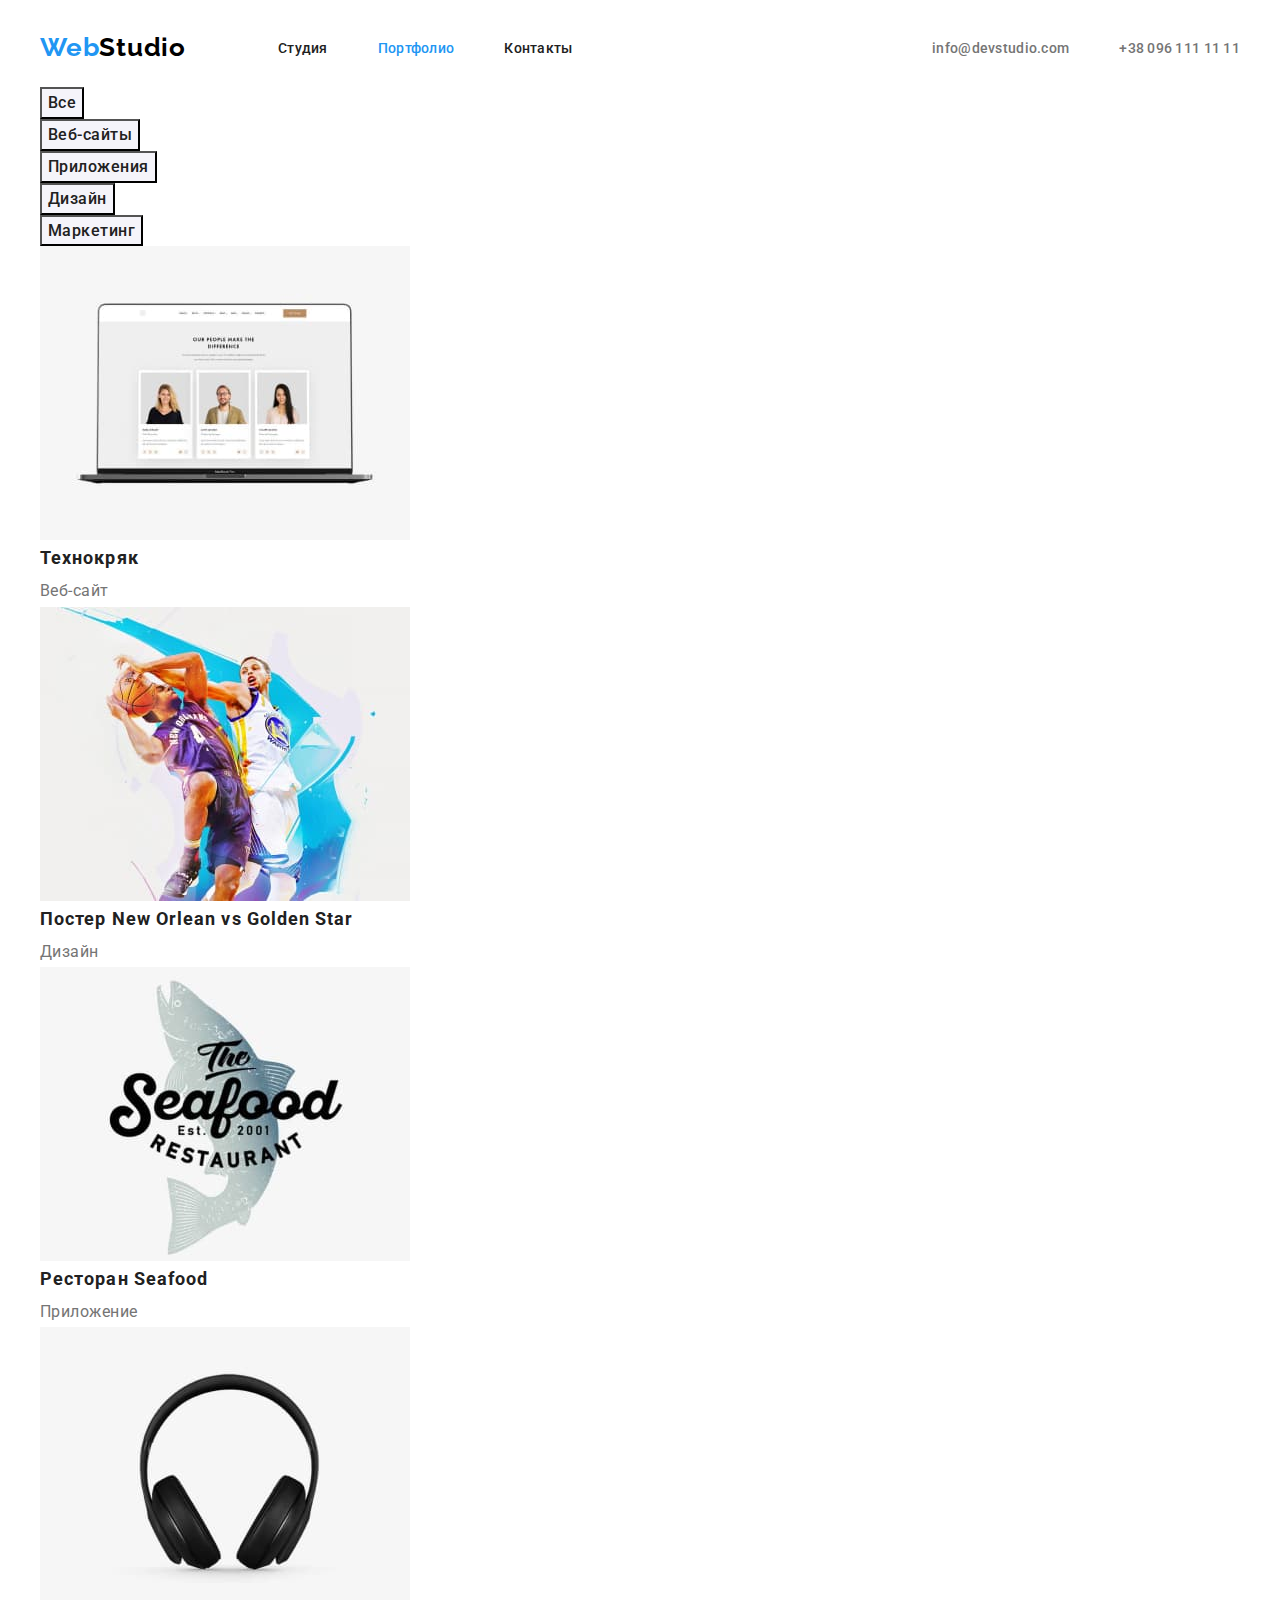
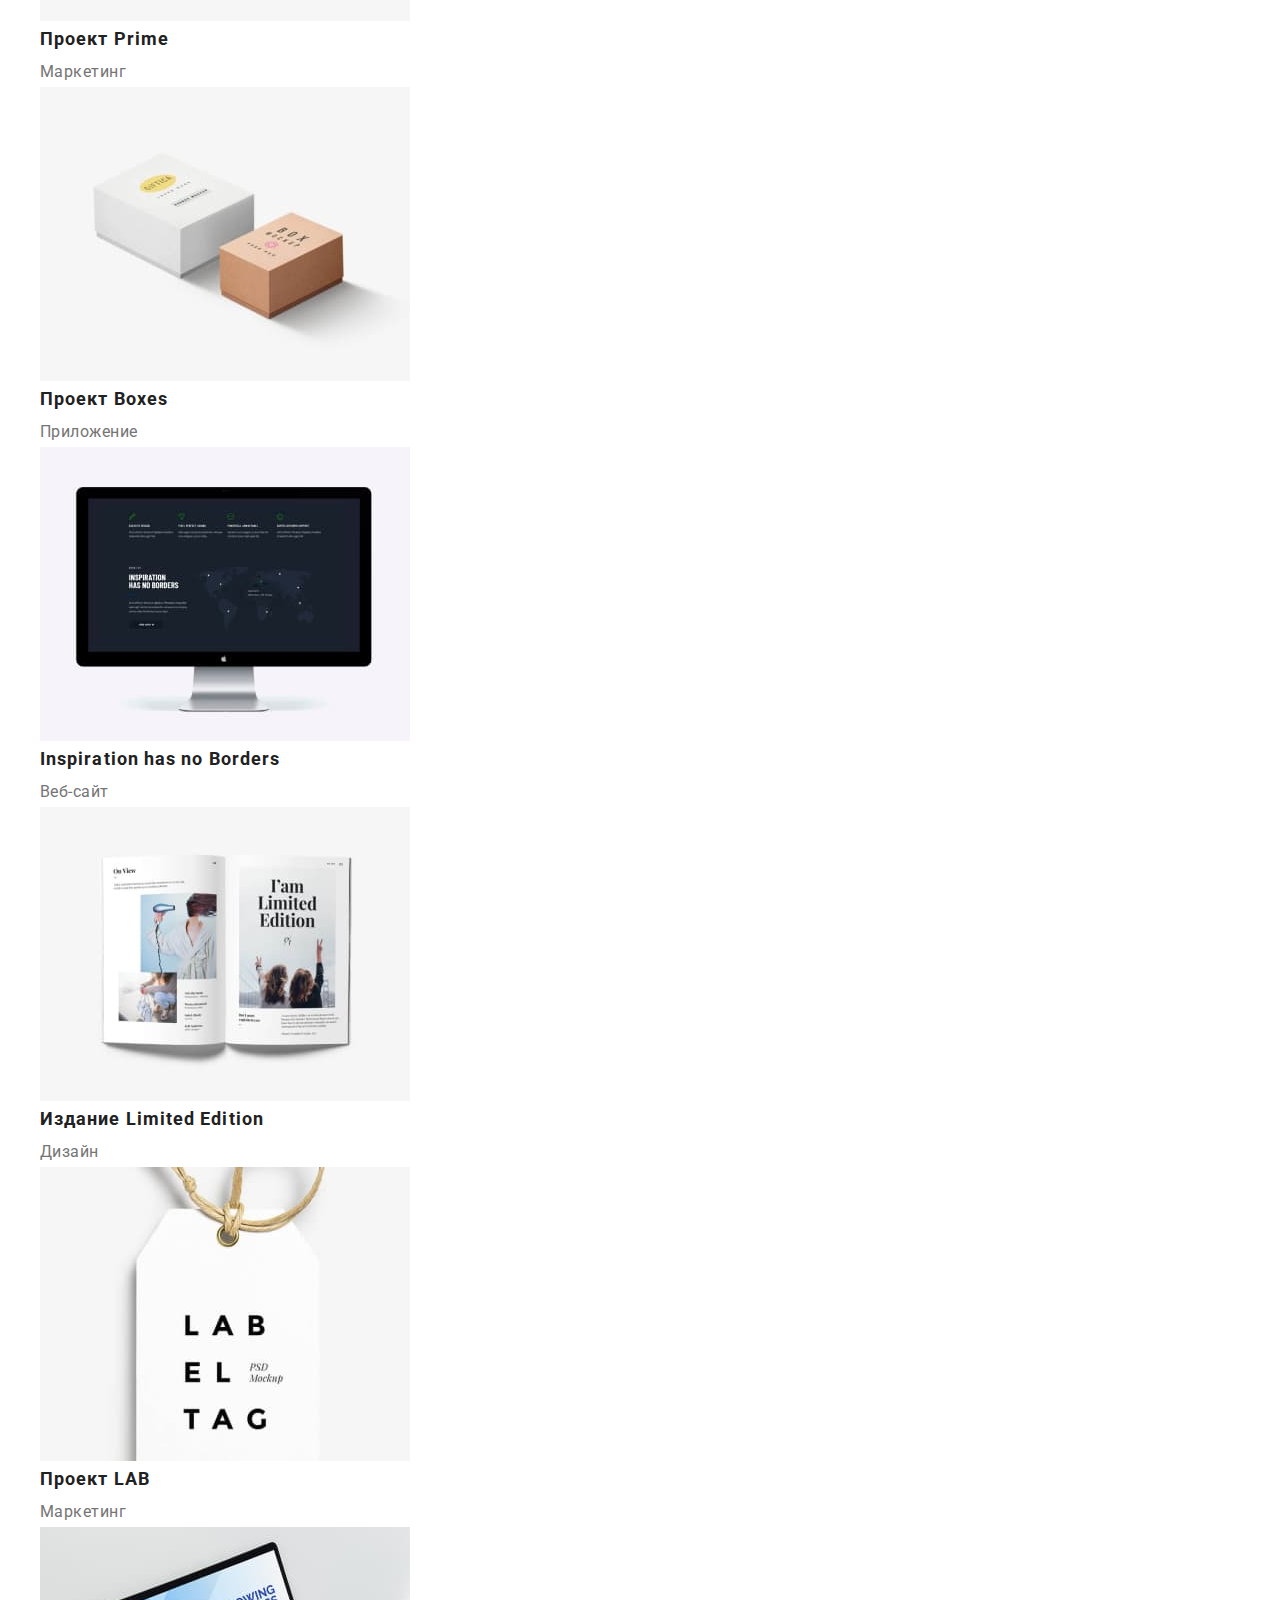
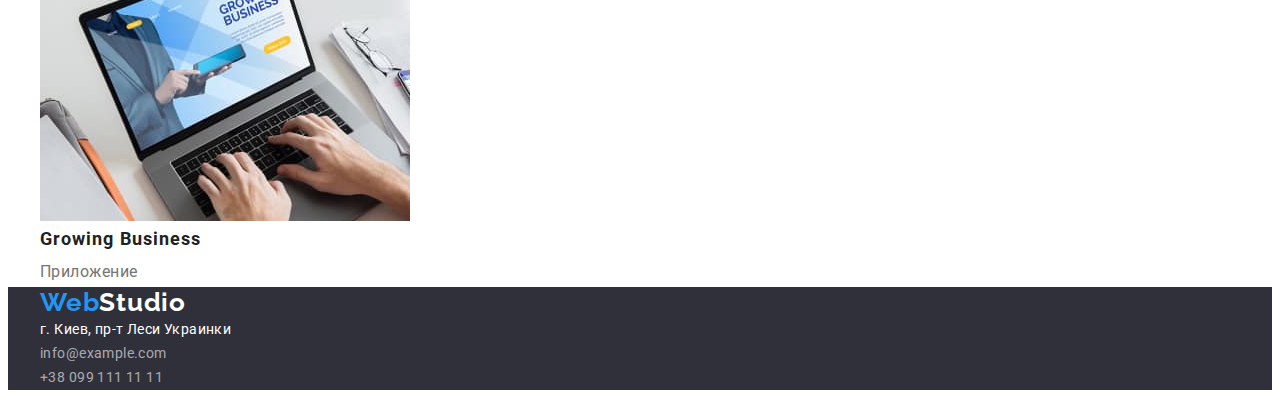
==== portfolio.html @ 6f6a06db "Добавляет геометрию" ====
<!DOCTYPE html>
<html lang="ru">

<head>
    <meta charset="UTF-8">
    <meta http-equiv="X-UA-Compatible" content="IE=edge">
    <meta name="viewport" content="width=device-width, initial-scale=1.0">
    <title>Document</title>
    <link rel="preconnect" href="https://fonts.googleapis.com">
    <link rel="preconnect" href="https://fonts.gstatic.com" crossorigin>
    <link href="https://fonts.googleapis.com/css2?family=Raleway:wght@700&family=Roboto:wght@400;500;700;900&display=swap" rel="stylesheet">
    <link rel="stylesheet" href="https://cdnjs.cloudflare.com/ajax/libs/modern-normalize/1.1.0/modern-normalize.min.css"
        integrity="sha512-wpPYUAdjBVSE4KJnH1VR1HeZfpl1ub8YT/NKx4PuQ5NmX2tKuGu6U/JRp5y+Y8XG2tV+wKQpNHVUX03MfMFn9Q=="
        crossorigin="anonymous" referrerpolicy="no-referrer" />
    <link rel="stylesheet" href="./css/styles.css">
</head>

<body>
    <header class="header">
        <div class="container header-container">
            <nav class="navigation">
                <a class=" logo link" href="index.html" lang="en"><span class="header-logo">Web</span>Studio</a>
                <ul class="nav-list list">
                    <li class="nav-list-item">
                        <a class=" nav-list-link link" href="index.html">Студия</a>
                    </li>
                    <li class="nav-list-item">
                        <a class=" nav-list-link link active" href="portfolio.html">Портфолио</a>
                    </li>
                    <li class="nav-list-item">
                    <a class=" nav-list-link link" href="/">Контакты</a>
                    </li>
                </ul>
            </nav>
            <div class="contact-list">
                <ul class="contacts list">
                    <li>
                        <a class="contact-mail link" href="mailto:info@devstudio.com">info@devstudio.com</a>
                    </li>
                    <li>
                        <a class="contact-number link" href="tel:+380961111111">+38 096 111 11 11</a>
                    </li>
                </ul>
            </div>
        </div>
    </header>

    <main>
        <section class="portfolio">
        <div class="container">
        <h1 hidden >Портфолио</h1>
        <ul class="list">
            <li>
                <button class="btn-list" type="button">Все</button>
            </li>
            <li>
                <button class="btn-list" type="button">Веб-сайты</button>
            </li>
            <li>
                <button class="btn-list" type="button">Приложения</button>
            </li>
            <li>
                <button class="btn-list" type="button">Дизайн</button>
            </li>
            <li>
                <button class="btn-list" type="button">Маркетинг</button>
            </li>
        </ul>
        <ul class="list">
                <li>
                    <a>
                        <img class="examples-img" src="./images/portfolio_examples/example1.jpg.jpg"  width="370" alt="команда из троих работников в ноутбуке">
                        <h2 class="examples-title">Технокряк</h2>
                        <p class="examples-text">Веб-сайт</p>
                    </a>
                </li>
                <li>
                    <a>
                        <img class="examples-img" src="./images/portfolio_examples/example2.jpg.jpg"  width="370" alt="два баскетболиста с мячом">
                        <h2 class="examples-title" lang="en" >Постер New Orlean vs Golden Star</h2>
                        <p class="examples-text">Дизайн</p>
                    </a>
                </li>
                <li>
                    <a>
                        <img class="examples-img" src="./images/portfolio_examples/example3.jpg.jpg"  width="370" alt="логотип ресторана морсой еды">
                        <h2 class="examples-title" lang="en">Ресторан Seafood</h2>
                        <p class="examples-text">Приложение</p>
                    </a>
                </li>
                <li>
                    <a>
                        <img class="examples-img" src="./images/portfolio_examples/example4.jpg.jpg"  width="370" alt="чёрные мониторные наушники">
                        <h2 class="examples-title" lang="en">Проект Prime</h2>
                        <p class="examples-text">Маркетинг</p>
                    </a>
                </li>
                <li>
                    <a>
                        <img class="examples-img" src="./images/portfolio_examples/example5.jpg.jpg"  width="370" alt="белая и корочневая коробки">
                        <h2 class="examples-title" lang="en">Проект Boxes</h2>
                        <p class="examples-text">Приложение</p>
                    </a>
                </li>
                <li>
                    <a>
                        <img class="examples-img" src="./images/portfolio_examples/example6.jpg.jpg"  width="370" alt="монитор Apple">
                        <h2 class="examples-title" lang="en">Inspiration has no Borders</h2>
                        <p class="examples-text">Веб-сайт</p>
                    </a>
                </li>
                <li>
                    <a>
                        <img class="examples-img" src="./images/portfolio_examples/example7.jpg.jpg"  width="370" alt="раскрытый журнал">
                        <h2 class="examples-title" lang="en">Издание Limited Edition</h2>
                        <p class="examples-text">Дизайн</p>
                    </a>
                </li>
                <li>
                    <a>
                        <img class="examples-img" src="./images/portfolio_examples/example8.jpg.jpg"  width="370" alt="большая бирка">
                        <h2 class="examples-title" lang="en">Проект LAB</h2>
                        <p class="examples-text">Маркетинг</p>
                    </a>
                </li>
                <li>
                    <a>
                        <img class="examples-img" src="./images/portfolio_examples/example9.jpg.jpg"  width="370" alt="руки мужчины работающего за ноутбуком">
                        <h2 class="examples-title" lang="en">Growing Business</h2>
                        <p class="examples-text">Приложение</p>
                    </a>
                </li>
        </ul>
        </div>
        </section>
    </main>
    <footer class="section-footer" >
        <div class="container">
        <a class="logo footer-logo link" href="index.html" lang="en"><span class="header-logo">Web</span>Studio</a>
        <address class="adress-list">
            <ul class="list">
                <li>
                    <a class="adress-link link adress" href="https://goo.gl/maps/UW7KjBwUC954BnBTA">г. Киев, пр-т Леси Украинки</a>
                </li>
                <li>
                    <a class="mail-number-link link adress" href="mailto:info@example.com">info@example.com</a>
                </li>
                <li>
                    <a class="mail-number-link link adress" href="tel:+380991111111">+38 099 111 11 11</a>
                </li>
            </ul>
        </address>
        </div>
    </footer>

</body>

</html>
---- css/styles.css ----
:root {
  --primary-font-family: "Roboto", sans-serif;
  --secondary-font-family: "Raleway", sans-serif;
  --logo-text-color: #000000;
  --primary-text-color: #212121;
  --tittle-text-color: #757575;
  --light-color: #ffffff;
  --background-color-bnt-light: #f5f4fa;
  --background-color-btn-colored: #188ce8;
  --acent-color: #2196f3;
  --background-color-text: #2f303a;
}

body {
  font-family: var(--primary-font-family);
  color: var(--primary-text-color);
}
h1,
h2,
h3,
h4,
p {
  margin-top: 0;
  margin-bottom: 0;
}
ul {
  margin-top: 0;
  margin-bottom: 0;
  padding-left: 0;
}
img {
  display: block;
}
.list {
  list-style: none;
}
.link {
  text-decoration: none;
}
.container {
  width: 1200px;
  padding-right: 15px;
  padding-left: 15px;
  margin-left: auto;
  margin-right: auto;
}

/*START HEADER*/
.header {
  padding-top: 24px;
  padding-bottom: 24px;
}
.header-container {
  display: flex;
  align-items: center;
  justify-content: space-between;
}
.header-logo {
  font-family: var(--secondary-font-family);
  font-weight: 700;
  font-size: 26px;
  line-height: 1.19;
  letter-spacing: 0.03em;
  color: var(--acent-color);
}
.logo {
  font-family: var(--secondary-font-family);
  font-weight: 700;
  font-size: 26px;
  line-height: 1.19;
  letter-spacing: 0.03em;
  color: var(--logo-text-color);
  margin-right: 92px;
}
.navigation {
  display: flex;
  align-items: center;
}
.nav-list {
  display: flex;
  align-items: center;
}
.nav-list-item:not(:last-child) {
  margin-right: 50px;
}
.nav-list-link {
  font-weight: 500;
  font-size: 14px;
  line-height: 1.14;
  letter-spacing: 0.02em;
  color: var(--primary-text-color);
}
.active {
  color: var(--acent-color);
}
.nav-list-link:hover,
.contact-mail:hover,
.contact-number:focus,
.contact-number:hover,
.nav-list-link:focus,
.contact-mail:focus {
  color: var(--acent-color);
  cursor: pointer;
}

.contacts {
  display: flex;
  align-items: center;
}

.contact-number,
.contact-mail {
  font-weight: 500;
  font-size: 14px;
  line-height: 1.14;
  letter-spacing: 0.02em;
  color: var(--tittle-text-color);
}
.contact-mail {
  margin-right: 50px;
}

/*END HEADER*/

/*START MAIN SECTION*/
.main {
  display: flex;
  flex-wrap: wrap;
  align-content: center;
}

.main-section {
  background-color: var(--background-color-text);
  heihght: 600px;
}
.main {
  padding-top: 200px;
  padding-bottom: 200px;
}

.primary-title {
  margin-bottom: 30px;
  font-weight: 900;
  font-size: 44px;
  line-height: 1.36;
  letter-spacing: 0.06em;
  text-transform: uppercase;
  color: var(--light-color);
  text-align: center;
}
.modal-btn {
  min-width: 200px;
  padding: 10px 16px;
  border: 1px solid var(--acent-color);
  border-radius: 4px;
  font-family: inherit;
  font-weight: 700;
  font-size: 16px;
  line-height: 1.88;
  letter-spacing: 0.06em;
  color: var(--light-color);
  background-color: var(--acent-color);
  cursor: pointer;
}
.modal-btn:hover,
.modal-btn:focus {
  background-color: var(--background-color-btn-colored);
}
.decisions-title {
  font-weight: 700;
  font-size: 14px;
  line-height: 1.14;
  letter-spacing: 0.03em;
  text-transform: uppercase;
  color: var(--primary-text-color);
}
.decisions-text {
  font-size: 14px;
  line-height: 1.71;
  letter-spacing: 0.03em;
  color: var(--tittle-text-color);
}
.about-title,
.about-team-title {
  font-weight: 700;
  font-size: 36px;
  line-height: 1.17;
  text-align: center;
  letter-spacing: 0.03em;
  color: var(--primary-text-color);
}
.about-team {
  background-color: #f5f4fa;
}
.team-title {
  font-weight: 500;
  font-size: 16px;
  line-height: 1.19;
  letter-spacing: 0.03em;
  color: var(--primary-text-color);
}
.team-text {
  font-size: 16px;
  line-height: 1.19;
  letter-spacing: 0.03em;
  color: var(--tittle-text-color);
}
/*END MAIN SECTION*/

/*START FOOTER*/
.section-footer {
  background-color: var(--background-color-text);
}
.footer-logo {
  color: var(--light-color);
}
.adress-list {
  font-style: normal;
}

.adress-link {
  font-size: 14px;
  line-height: 1.71;
  letter-spacing: 0.03em;
  color: var(--light-color);
}
.mail-number-link {
  font-size: 14px;
  line-height: 1.71;
  letter-spacing: 0.03em;
  color: rgba(255, 255, 255, 0.6);
}
.adress:hover,
.adress:focus {
  color: var(--acent-color);
}

/*END FOOTER*/

/*====================PORTFOLIO================*/

/*START MAIN SECTION Portfolio*/
.btn-list {
  font-family: inherit;
  font-weight: 500;
  font-size: 16px;
  line-height: 1.62;
  letter-spacing: 0.03em;
  color: var(--primary-text-color);
  background-color: var(--background-color-bnt-light);
  cursor: pointer;
}
.btn-list:hover,
.btn-list:focus {
  font-family: inherit;
  background-color: var(--acent-color);
  color: var(--light-color);
}
.examples-title {
  font-weight: 700;
  font-size: 18px;
  line-height: 2;
  letter-spacing: 0.06em;
  color: var(--primary-text-color);
}
.examples-text {
  font-size: 16px;
  line-height: 1.88;
  letter-spacing: 0.03em;
  color: var(--tittle-text-color);
}

/*END MMAIN SECTION  Portfolio*/
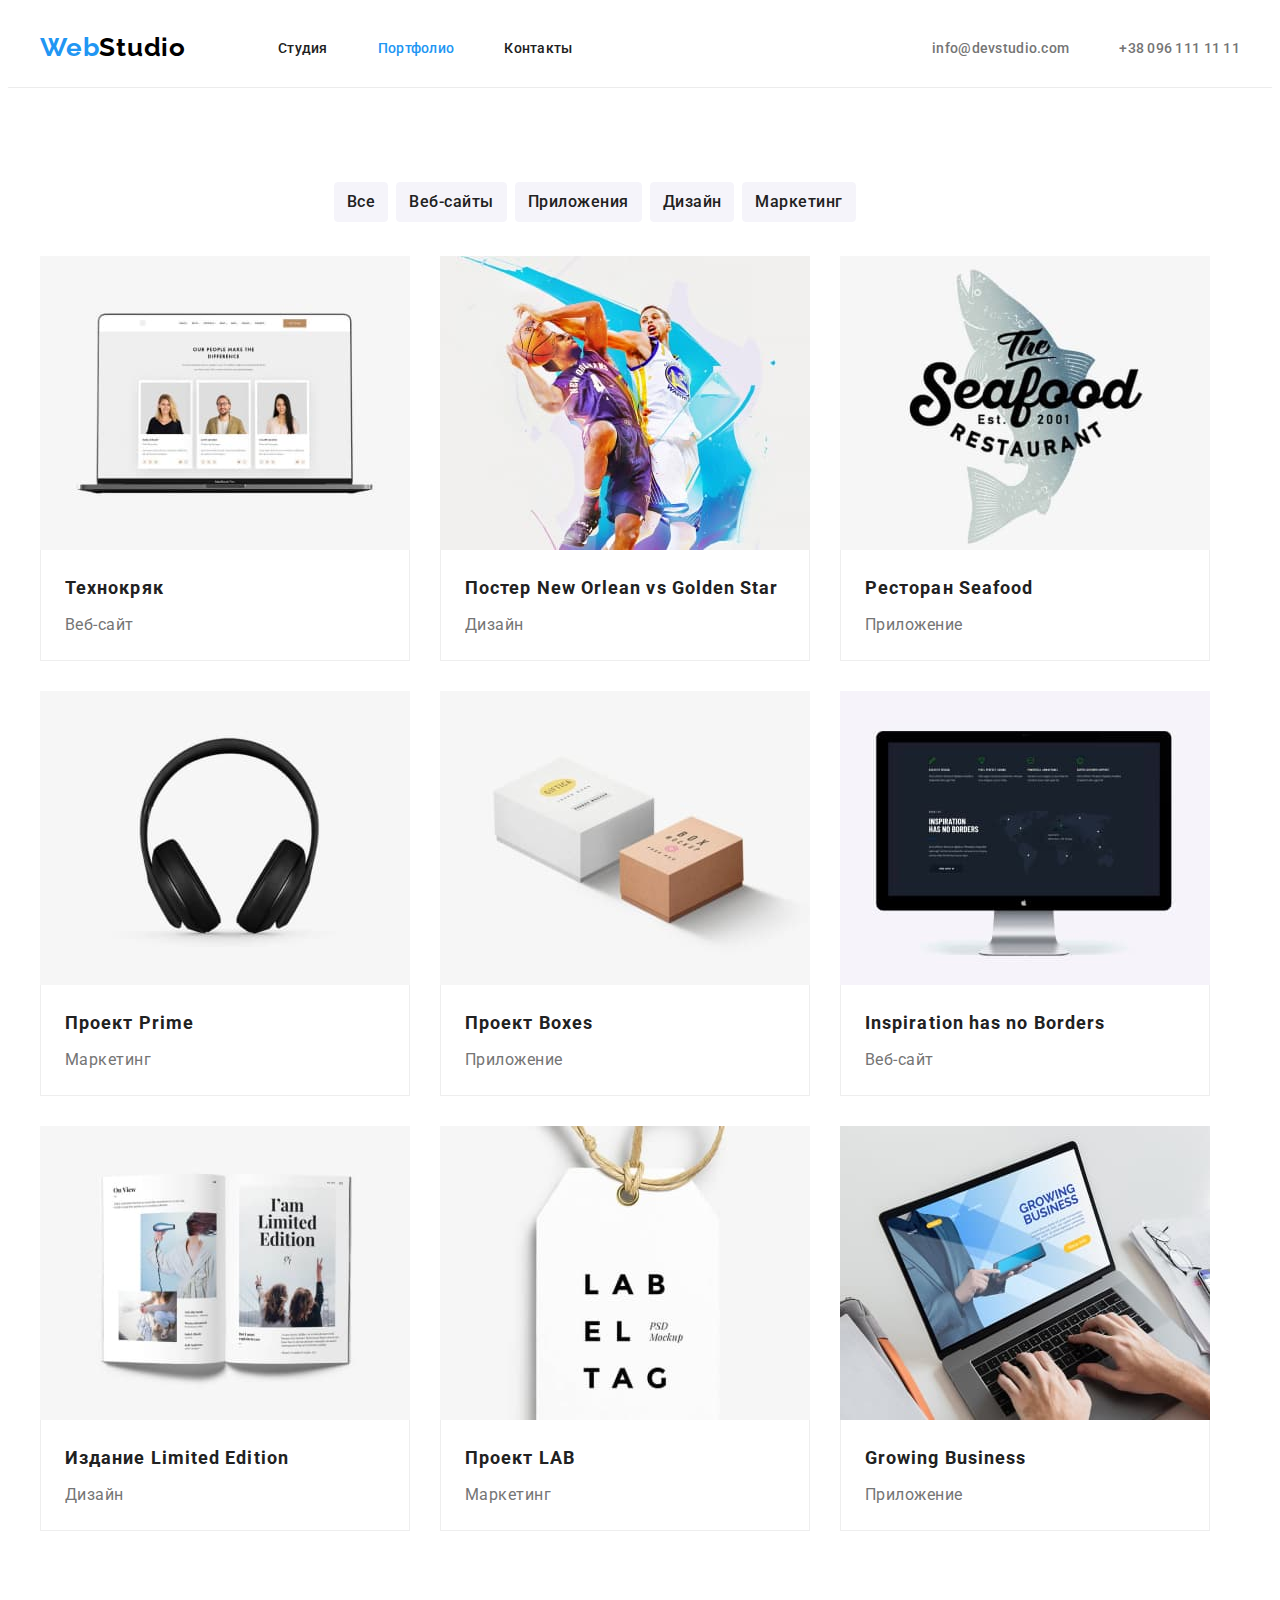
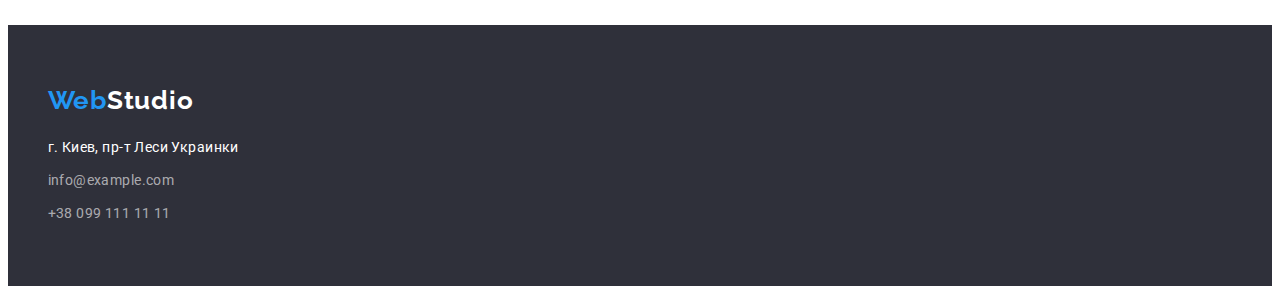
==== commit 45090a78: "Добавляет геометрию и Flexbox страницам Студия и Портфолио" ====
--- a/portfolio.html
+++ b/portfolio.html
@@ -46,110 +46,128 @@
     </header>
 
     <main>
-        <section class="portfolio">
-        <div class="container">
-        <h1 hidden >Портфолио</h1>
-        <ul class="list">
-            <li>
-                <button class="btn-list" type="button">Все</button>
-            </li>
-            <li>
-                <button class="btn-list" type="button">Веб-сайты</button>
-            </li>
-            <li>
-                <button class="btn-list" type="button">Приложения</button>
-            </li>
-            <li>
-                <button class="btn-list" type="button">Дизайн</button>
-            </li>
-            <li>
-                <button class="btn-list" type="button">Маркетинг</button>
-            </li>
-        </ul>
-        <ul class="list">
-                <li>
-                    <a>
-                        <img class="examples-img" src="./images/portfolio_examples/example1.jpg.jpg"  width="370" alt="команда из троих работников в ноутбуке">
-                        <h2 class="examples-title">Технокряк</h2>
-                        <p class="examples-text">Веб-сайт</p>
-                    </a>
-                </li>
-                <li>
-                    <a>
-                        <img class="examples-img" src="./images/portfolio_examples/example2.jpg.jpg"  width="370" alt="два баскетболиста с мячом">
-                        <h2 class="examples-title" lang="en" >Постер New Orlean vs Golden Star</h2>
-                        <p class="examples-text">Дизайн</p>
-                    </a>
-                </li>
-                <li>
-                    <a>
-                        <img class="examples-img" src="./images/portfolio_examples/example3.jpg.jpg"  width="370" alt="логотип ресторана морсой еды">
-                        <h2 class="examples-title" lang="en">Ресторан Seafood</h2>
-                        <p class="examples-text">Приложение</p>
-                    </a>
-                </li>
-                <li>
-                    <a>
-                        <img class="examples-img" src="./images/portfolio_examples/example4.jpg.jpg"  width="370" alt="чёрные мониторные наушники">
-                        <h2 class="examples-title" lang="en">Проект Prime</h2>
-                        <p class="examples-text">Маркетинг</p>
-                    </a>
-                </li>
-                <li>
-                    <a>
-                        <img class="examples-img" src="./images/portfolio_examples/example5.jpg.jpg"  width="370" alt="белая и корочневая коробки">
-                        <h2 class="examples-title" lang="en">Проект Boxes</h2>
-                        <p class="examples-text">Приложение</p>
-                    </a>
-                </li>
-                <li>
-                    <a>
-                        <img class="examples-img" src="./images/portfolio_examples/example6.jpg.jpg"  width="370" alt="монитор Apple">
-                        <h2 class="examples-title" lang="en">Inspiration has no Borders</h2>
-                        <p class="examples-text">Веб-сайт</p>
-                    </a>
-                </li>
-                <li>
-                    <a>
-                        <img class="examples-img" src="./images/portfolio_examples/example7.jpg.jpg"  width="370" alt="раскрытый журнал">
-                        <h2 class="examples-title" lang="en">Издание Limited Edition</h2>
-                        <p class="examples-text">Дизайн</p>
-                    </a>
-                </li>
-                <li>
-                    <a>
-                        <img class="examples-img" src="./images/portfolio_examples/example8.jpg.jpg"  width="370" alt="большая бирка">
-                        <h2 class="examples-title" lang="en">Проект LAB</h2>
-                        <p class="examples-text">Маркетинг</p>
-                    </a>
-                </li>
-                <li>
-                    <a>
-                        <img class="examples-img" src="./images/portfolio_examples/example9.jpg.jpg"  width="370" alt="руки мужчины работающего за ноутбуком">
-                        <h2 class="examples-title" lang="en">Growing Business</h2>
-                        <p class="examples-text">Приложение</p>
-                    </a>
-                </li>
-        </ul>
-        </div>
+        <section class="portfolio section">
+            <div class="container">
+                <h1 hidden>Портфолио</h1>
+                <ul class="list portfolio-btn-list">
+                    <li class="portfolio-list">
+                        <button class="btn-list" type="button">Все</button>
+                    </li>
+                    <li class="portfolio-list">
+                        <button class="btn-list" type="button">Веб-сайты</button>
+                    </li>
+                    <li class="portfolio-list">
+                        <button class="btn-list" type="button">Приложения</button>
+                    </li>
+                    <li class="portfolio-list">
+                        <button class="btn-list" type="button">Дизайн</button>
+                    </li>
+                    <li class="portfolio-list">
+                        <button class="btn-list" type="button">Маркетинг</button>
+                    </li>
+                </ul>
+                <ul class="list examples-list">
+                    <li class="examples">
+                        <a>
+                            <img class="examples-img" src="./images/portfolio_examples/example1.jpg.jpg"  width="370" alt="команда из троих работников в ноутбуке">
+                            <div class="examples-title-text">
+                                <h2 class="examples-title">Технокряк</h2>
+                                <p class="examples-text">Веб-сайт</p>
+                            </div>
+                        </a>
+                    </li>
+                    <li class="examples">
+                        <a>
+                            <img class="examples-img" src="./images/portfolio_examples/example2.jpg.jpg"  width="370" alt="два баскетболиста с мячом">
+                            <div class="examples-title-text">
+                                <h2 class="examples-title" lang="en" >Постер New Orlean vs Golden Star</h2>
+                                <p class="examples-text">Дизайн</p>
+                            </div>
+                        </a>
+                    </li>
+                    <li class="examples">
+                        <a>
+                            <img class="examples-img" src="./images/portfolio_examples/example3.jpg.jpg"  width="370" alt="логотип ресторана морсой еды">
+                            <div class="examples-title-text">
+                                <h2 class="examples-title" lang="en">Ресторан Seafood</h2>
+                                <p class="examples-text">Приложение</p>
+                            </div>
+                        </a>
+                    </li>
+                    <li class="examples">
+                        <a>
+                            <img class="examples-img" src="./images/portfolio_examples/example4.jpg.jpg"  width="370" alt="чёрные мониторные наушники">
+                            <div class="examples-title-text">
+                                <h2 class="examples-title" lang="en">Проект Prime</h2>
+                                <p class="examples-text">Маркетинг</p>
+                            </div>
+                        </a>
+                    </li>
+                    <li class="examples">
+                        <a>
+                            <img class="examples-img" src="./images/portfolio_examples/example5.jpg.jpg"  width="370" alt="белая и корочневая коробки">
+                            <div class="examples-title-text">
+                                <h2 class="examples-title" lang="en">Проект Boxes</h2>
+                                <p class="examples-text">Приложение</p>
+                            </div>
+                        </a>
+                    </li>
+                    <li class="examples">
+                        <a>
+                            <img class="examples-img" src="./images/portfolio_examples/example6.jpg.jpg"  width="370" alt="монитор Apple">
+                            <div class="examples-title-text">
+                                <h2 class="examples-title" lang="en">Inspiration has no Borders</h2>
+                                <p class="examples-text">Веб-сайт</p>
+                            </div>
+                        </a>
+                    </li>
+                    <li class="examples">
+                        <a>
+                            <img class="examples-img" src="./images/portfolio_examples/example7.jpg.jpg"  width="370" alt="раскрытый журнал">
+                            <div class="examples-title-text">
+                                <h2 class="examples-title" lang="en">Издание Limited Edition</h2>
+                                <p class="examples-text">Дизайн</p>
+                            </div>
+                        </a>
+                    </li>
+                    <li class="examples">
+                        <a>
+                            <img class="examples-img" src="./images/portfolio_examples/example8.jpg.jpg"  width="370" alt="большая бирка">
+                            <div class="examples-title-text">
+                                <h2 class="examples-title" lang="en">Проект LAB</h2>
+                                <p class="examples-text">Маркетинг</p>
+                            </div>
+                        </a>
+                    </li>
+                    <li class="examples">
+                        <a>
+                            <img class="examples-img" src="./images/portfolio_examples/example9.jpg.jpg"  width="370" alt="руки мужчины работающего за ноутбуком">
+                            <div class="examples-title-text">
+                                <h2 class="examples-title" lang="en">Growing Business</h2>
+                                <p class="examples-text">Приложение</p>
+                            </div>
+                        </a>
+                    </li>
+                </ul>
+            </div>
         </section>
     </main>
     <footer class="section-footer" >
         <div class="container">
-        <a class="logo footer-logo link" href="index.html" lang="en"><span class="header-logo">Web</span>Studio</a>
-        <address class="adress-list">
-            <ul class="list">
-                <li>
-                    <a class="adress-link link adress" href="https://goo.gl/maps/UW7KjBwUC954BnBTA">г. Киев, пр-т Леси Украинки</a>
-                </li>
-                <li>
-                    <a class="mail-number-link link adress" href="mailto:info@example.com">info@example.com</a>
-                </li>
-                <li>
-                    <a class="mail-number-link link adress" href="tel:+380991111111">+38 099 111 11 11</a>
-                </li>
-            </ul>
-        </address>
+                <a class="logo footer-logo link" href="index.html" lang="en"><span class="header-logo">Web</span>Studio</a>
+                <address class="adress-list">
+                    <ul class="list">
+                        <li class="footer-list">
+                            <a class="adress-link link adress" href="https://goo.gl/maps/UW7KjBwUC954BnBTA">г. Киев, пр-т Леси Украинки</a>
+                        </li>
+                        <li class="footer-list">
+                            <a class="mail-number-link link adress" href="mailto:info@example.com">info@example.com</a>
+                        </li>
+                        <li class="footer-list">
+                            <a class="mail-number-link link adress" href="tel:+380991111111">+38 099 111 11 11</a>
+                        </li>
+                    </ul>
+                </address>
         </div>
     </footer>
 
--- a/css/styles.css
+++ b/css/styles.css
@@ -44,11 +44,19 @@
   margin-left: auto;
   margin-right: auto;
 }
+.section {
+  padding-top: 94px;
+  padding-bottom: 94px;
+}
+.title {
+  margin-bottom: 10px;
+}
 
 /*START HEADER*/
 .header {
   padding-top: 24px;
   padding-bottom: 24px;
+  border-bottom: 1px solid #ececec;
 }
 .header-container {
   display: flex;
@@ -124,21 +132,19 @@
 
 /*START MAIN SECTION*/
 .main {
-  display: flex;
-  flex-wrap: wrap;
-  align-content: center;
+  padding-top: 200px;
+  padding-bottom: 200px;
 }
 
 .main-section {
   background-color: var(--background-color-text);
-  heihght: 600px;
-}
-.main {
-  padding-top: 200px;
-  padding-bottom: 200px;
+  height: 600px;
 }
 
 .primary-title {
+  margin-left: 252px;
+  margin-right: 252px;
+  width: 696px;
   margin-bottom: 30px;
   font-weight: 900;
   font-size: 44px;
@@ -149,6 +155,9 @@
   text-align: center;
 }
 .modal-btn {
+  display: block;
+  margin-left: 500px;
+  margin-right: 500px;
   min-width: 200px;
   padding: 10px 16px;
   border: 1px solid var(--acent-color);
@@ -166,6 +175,14 @@
 .modal-btn:focus {
   background-color: var(--background-color-btn-colored);
 }
+.decisions-list {
+  display: flex;
+  flex-wrap: wrap;
+  justify-content: space-between;
+}
+.decisions-item {
+  width: 270px;
+}
 .decisions-title {
   font-weight: 700;
   font-size: 14px;
@@ -188,10 +205,25 @@
   text-align: center;
   letter-spacing: 0.03em;
   color: var(--primary-text-color);
-}
+  margin-bottom: 50px;
+}
+.about-list {
+  display: flex;
+  flex-wrap: wrap;
+  justify-content: space-between;
+}
+
 .about-team {
   background-color: #f5f4fa;
 }
+.team-list {
+  display: flex;
+  flex-wrap: wrap;
+}
+.workers-list:not(:nth-child(4n)) {
+  margin-right: 30px;
+}
+
 .team-title {
   font-weight: 500;
   font-size: 16px;
@@ -205,17 +237,25 @@
   letter-spacing: 0.03em;
   color: var(--tittle-text-color);
 }
+
 /*END MAIN SECTION*/
 
 /*START FOOTER*/
 .section-footer {
   background-color: var(--background-color-text);
+  padding-top: 60px;
+  padding-bottom: 60px;
+  padding-left: 15px;
 }
 .footer-logo {
   color: var(--light-color);
 }
 .adress-list {
+  margin-top: 20px;
   font-style: normal;
+}
+.footer-list:not(:last-child) {
+  margin-bottom: 9px;
 }
 
 .adress-link {
@@ -240,6 +280,12 @@
 /*====================PORTFOLIO================*/
 
 /*START MAIN SECTION Portfolio*/
+.portfolio-btn-list {
+  display: flex;
+  margin-bottom: 34px;
+  margin-right: 294px;
+  margin-left: 294px;
+}
 .btn-list {
   font-family: inherit;
   font-weight: 500;
@@ -249,6 +295,12 @@
   color: var(--primary-text-color);
   background-color: var(--background-color-bnt-light);
   cursor: pointer;
+  border-radius: 4px;
+  border: 1px solid var(--background-color-bnt-light);
+  padding: 6px 12px;
+}
+.portfolio-list:not(:last-child) {
+  margin-right: 8px;
 }
 .btn-list:hover,
 .btn-list:focus {
@@ -256,12 +308,29 @@
   background-color: var(--acent-color);
   color: var(--light-color);
 }
+.examples-list {
+  display: flex;
+  flex-wrap: wrap;
+  margin-left: -30px;
+  margin-top: -30px;
+}
+.examples {
+  margin-left: 30px;
+  margin-top: 30px;
+}
+.examples-title-text {
+  padding: 20px 24px;
+  border-right: 1px solid #eeeeee;
+  border-left: 1px solid #eeeeee;
+  border-bottom: 1px solid #eeeeee;
+}
 .examples-title {
   font-weight: 700;
   font-size: 18px;
   line-height: 2;
   letter-spacing: 0.06em;
   color: var(--primary-text-color);
+  margin-bottom: 4px;
 }
 .examples-text {
   font-size: 16px;
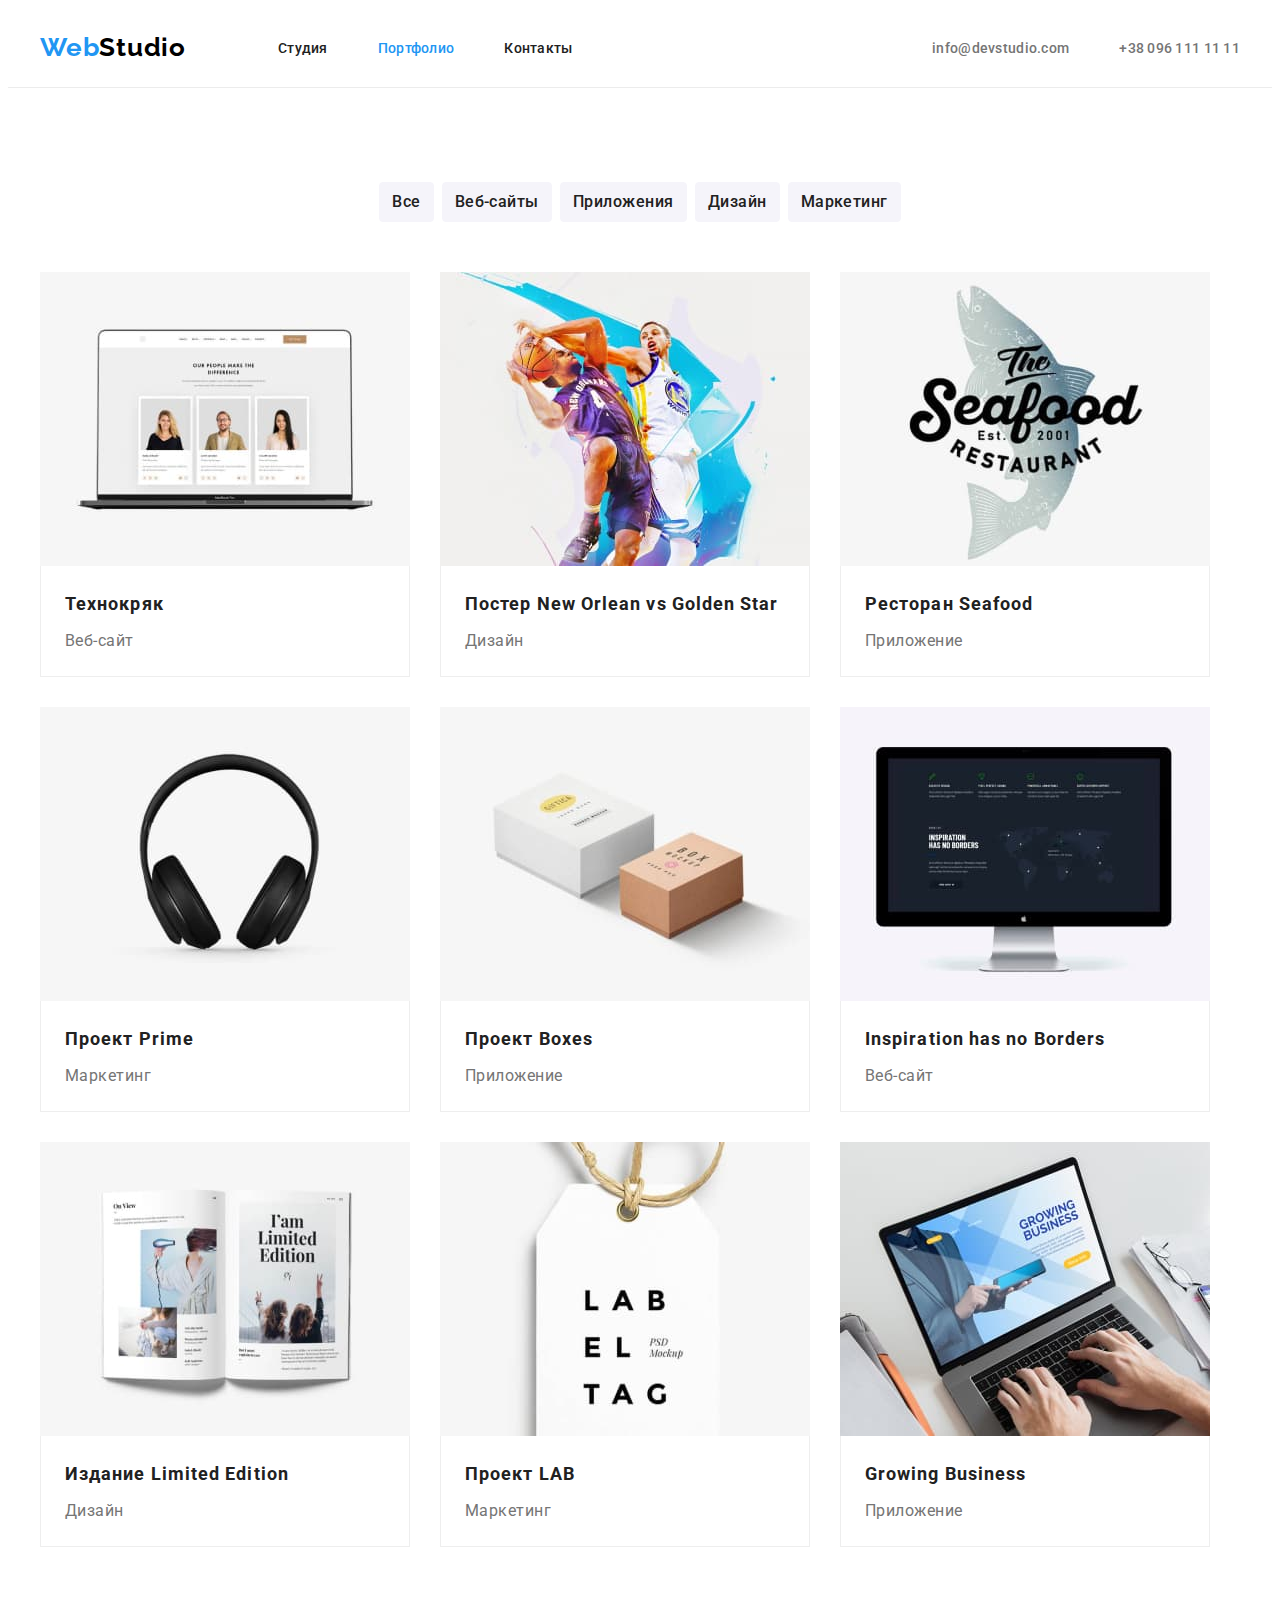
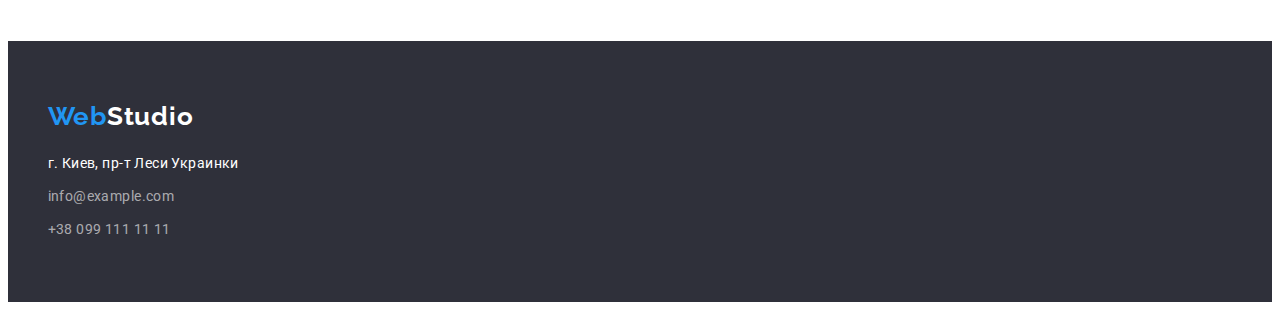
==== commit 97b013c4: "Корректируем дз 3" ====
--- a/portfolio.html
+++ b/portfolio.html
@@ -46,10 +46,10 @@
     </header>
 
     <main>
-        <section class="portfolio section">
+        <section class="section">
             <div class="container">
-                <h1 hidden>Портфолио</h1>
-                <ul class="list portfolio-btn-list">
+                <h1 class="visually-hidden">Портфолио</h1>
+                <ul class="portfolio-btn-list">
                     <li class="portfolio-list">
                         <button class="btn-list" type="button">Все</button>
                     </li>
@@ -66,9 +66,9 @@
                         <button class="btn-list" type="button">Маркетинг</button>
                     </li>
                 </ul>
-                <ul class="list examples-list">
+                <ul class="examples-list">
                     <li class="examples">
-                        <a>
+                        <a class="link" href="">
                             <img class="examples-img" src="./images/portfolio_examples/example1.jpg.jpg"  width="370" alt="команда из троих работников в ноутбуке">
                             <div class="examples-title-text">
                                 <h2 class="examples-title">Технокряк</h2>
@@ -77,7 +77,7 @@
                         </a>
                     </li>
                     <li class="examples">
-                        <a>
+                        <a class="link" href="">
                             <img class="examples-img" src="./images/portfolio_examples/example2.jpg.jpg"  width="370" alt="два баскетболиста с мячом">
                             <div class="examples-title-text">
                                 <h2 class="examples-title" lang="en" >Постер New Orlean vs Golden Star</h2>
@@ -86,7 +86,7 @@
                         </a>
                     </li>
                     <li class="examples">
-                        <a>
+                        <a class="link" href="">
                             <img class="examples-img" src="./images/portfolio_examples/example3.jpg.jpg"  width="370" alt="логотип ресторана морсой еды">
                             <div class="examples-title-text">
                                 <h2 class="examples-title" lang="en">Ресторан Seafood</h2>
@@ -95,7 +95,7 @@
                         </a>
                     </li>
                     <li class="examples">
-                        <a>
+                        <a class="link" href="">
                             <img class="examples-img" src="./images/portfolio_examples/example4.jpg.jpg"  width="370" alt="чёрные мониторные наушники">
                             <div class="examples-title-text">
                                 <h2 class="examples-title" lang="en">Проект Prime</h2>
@@ -104,7 +104,7 @@
                         </a>
                     </li>
                     <li class="examples">
-                        <a>
+                        <a class="link" href="">
                             <img class="examples-img" src="./images/portfolio_examples/example5.jpg.jpg"  width="370" alt="белая и корочневая коробки">
                             <div class="examples-title-text">
                                 <h2 class="examples-title" lang="en">Проект Boxes</h2>
@@ -113,7 +113,7 @@
                         </a>
                     </li>
                     <li class="examples">
-                        <a>
+                        <a class="link" href="">
                             <img class="examples-img" src="./images/portfolio_examples/example6.jpg.jpg"  width="370" alt="монитор Apple">
                             <div class="examples-title-text">
                                 <h2 class="examples-title" lang="en">Inspiration has no Borders</h2>
@@ -122,7 +122,7 @@
                         </a>
                     </li>
                     <li class="examples">
-                        <a>
+                        <a class="link" href="">
                             <img class="examples-img" src="./images/portfolio_examples/example7.jpg.jpg"  width="370" alt="раскрытый журнал">
                             <div class="examples-title-text">
                                 <h2 class="examples-title" lang="en">Издание Limited Edition</h2>
@@ -131,7 +131,7 @@
                         </a>
                     </li>
                     <li class="examples">
-                        <a>
+                        <a class="link" href="">
                             <img class="examples-img" src="./images/portfolio_examples/example8.jpg.jpg"  width="370" alt="большая бирка">
                             <div class="examples-title-text">
                                 <h2 class="examples-title" lang="en">Проект LAB</h2>
@@ -140,7 +140,7 @@
                         </a>
                     </li>
                     <li class="examples">
-                        <a>
+                        <a class="link" href="">
                             <img class="examples-img" src="./images/portfolio_examples/example9.jpg.jpg"  width="370" alt="руки мужчины работающего за ноутбуком">
                             <div class="examples-title-text">
                                 <h2 class="examples-title" lang="en">Growing Business</h2>
--- a/css/styles.css
+++ b/css/styles.css
@@ -30,8 +30,9 @@
 }
 img {
   display: block;
-}
-.list {
+  height: auto;
+}
+ul {
   list-style: none;
 }
 .link {
@@ -50,6 +51,19 @@
 }
 .title {
   margin-bottom: 10px;
+}
+
+.visually-hidden {
+  position: absolute;
+  width: 1px;
+  height: 1px;
+  margin: -1px;
+  border: 0;
+  padding: 0;
+  white-space: nowrap;
+  clip-path: inset(100%);
+  clip: rect(0 0 0 0);
+  overflow: hidden;
 }
 
 /*START HEADER*/
@@ -131,14 +145,10 @@
 /*END HEADER*/
 
 /*START MAIN SECTION*/
-.main {
+.main-section {
+  background-color: var(--background-color-text);
   padding-top: 200px;
   padding-bottom: 200px;
-}
-
-.main-section {
-  background-color: var(--background-color-text);
-  height: 600px;
 }
 
 .primary-title {
@@ -177,9 +187,11 @@
 }
 .decisions-list {
   display: flex;
-  flex-wrap: wrap;
-  justify-content: space-between;
-}
+}
+.decisions-item:not(:last-child) {
+  margin-right: 30px;
+}
+
 .decisions-item {
   width: 270px;
 }
@@ -196,6 +208,9 @@
   line-height: 1.71;
   letter-spacing: 0.03em;
   color: var(--tittle-text-color);
+}
+.about {
+  padding-top: 0;
 }
 .about-title,
 .about-team-title {
@@ -223,7 +238,11 @@
 .workers-list:not(:nth-child(4n)) {
   margin-right: 30px;
 }
-
+.workers-title {
+  padding-top: 30px;
+  padding-bottom: 30px;
+  text-align: center;
+}
 .team-title {
   font-weight: 500;
   font-size: 16px;
@@ -249,7 +268,13 @@
 }
 .footer-logo {
   color: var(--light-color);
-}
+  font-family: var(--secondary-font-family);
+  font-weight: 700;
+  font-size: 26px;
+  line-height: 1.19;
+  letter-spacing: 0.03em;
+}
+
 .adress-list {
   margin-top: 20px;
   font-style: normal;
@@ -282,9 +307,8 @@
 /*START MAIN SECTION Portfolio*/
 .portfolio-btn-list {
   display: flex;
-  margin-bottom: 34px;
-  margin-right: 294px;
-  margin-left: 294px;
+  margin-bottom: 50px;
+  justify-content: center;
 }
 .btn-list {
   font-family: inherit;
